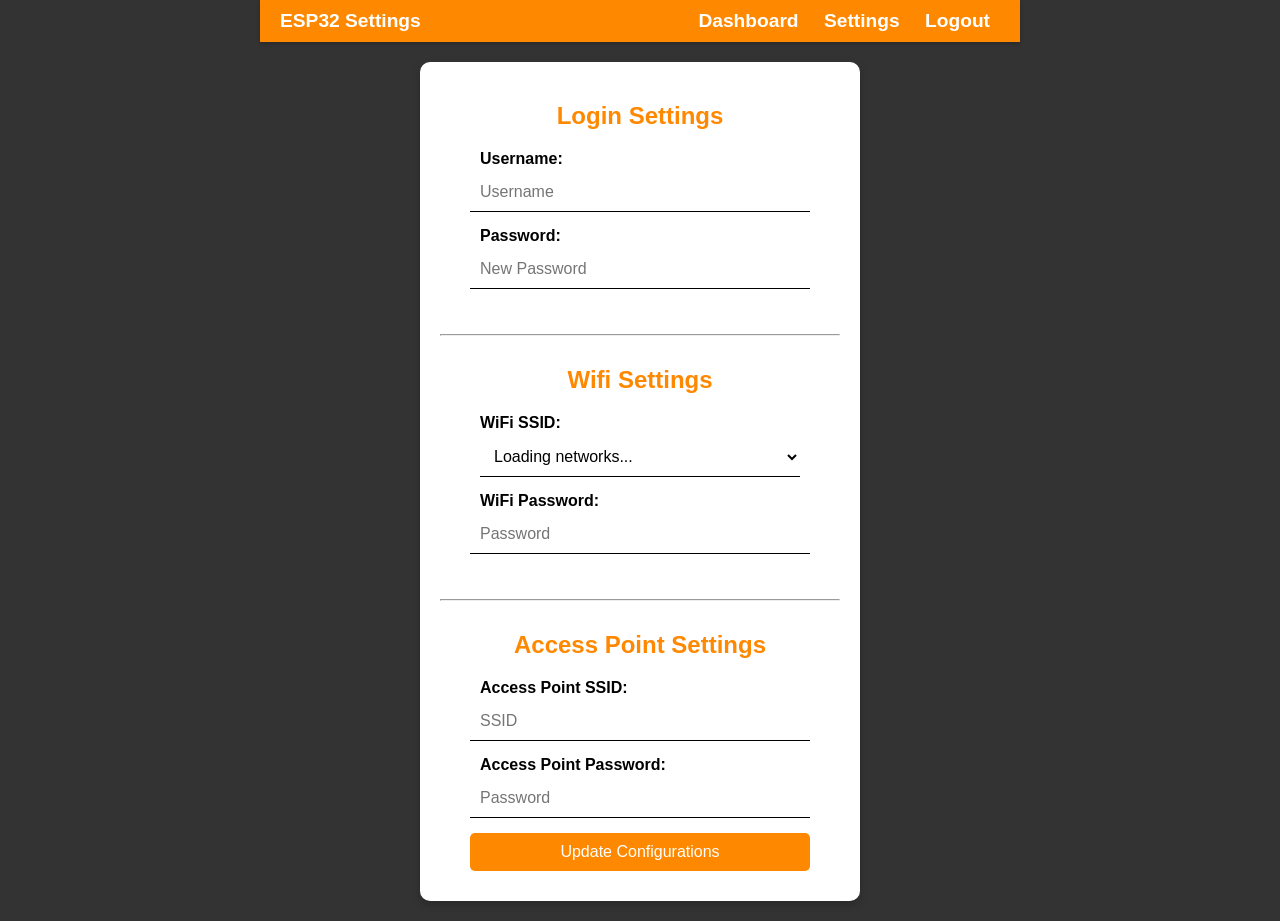
==== esp32/data/settings.html @ 64adc0a6 "First commit This is a refactored version of the ESP32-Web-Server codebase. I have streamlined the p" ====
<!DOCTYPE html>
<html lang="en">
<head>
  <meta charset="UTF-8">
  <meta name="viewport" content="width=device-width, initial-scale=1.0">
  <title>ESP32 Settings</title>
  <link rel="stylesheet" href="style.css">
</head>
<body>
  <div class="nav">
    <span>ESP32 Settings</span>
    <div>
      <a href="/">Dashboard</a>
      <a href="/settings">Settings</a>
      <a href="/logout">Logout</a>
    </div>
  </div>
  
  <div class="container">
    <h2>Login Settings</h2>
    <form action="/update_settings" method="POST">
      <label for="username">Username:</label>
      <input type="text" id="username" name="username" placeholder="Username">

      <label for="password">Password:</label>
      <input type="password" name="password" placeholder="New Password">

      <hr>
      <h2>Wifi Settings</h2>
      <label for="ssid">WiFi SSID:</label>
      <select id="ssid" name="ssid">
        <option value="Null">Loading networks...</option>
      </select>

      <label for="wifi_password">WiFi Password:</label>
      <input type="password" name="wifi_password" placeholder="Password">

      <hr>
      <h2>Access Point Settings</h2>
      <label for="apssid">Access Point SSID:</label>
      <input type="text" name="apssid" placeholder="SSID">

      <label for="ap_password">Access Point Password:</label>
      <input type="password" name="ap_password" placeholder="Password">

      <button type="submit">Update Configurations</button>
    </form>
  </div>

  <script>
    // Fetch variables from the ESP32 to populate the HTML dynamically
    fetch('/api/get_settings')
      .then(response => response.json())
      .then(data => {
        document.getElementById('username').value = data.username;
        document.getElementById('ssid').innerHTML += data.wifiOptions;
      });

    // Handle success or error popups based on the URL
    const params = new URLSearchParams(window.location.search);
    if (params.has('success')) {
      alert('Settings Updated Successfully!');
      window.location.href = '/settings'; // Clean URL
    } else if (params.has('error')) {
      alert('No Changes Made or Connection Failed!');
      window.location.href = '/settings'; // Clean URL
    }
  </script>
</body>
</html>
---- esp32/data/style.css ----
body {
  font-family: Arial, sans-serif;
  background: rgb(51, 51, 51);
  padding: 0;
  margin: 0;
  text-align: center;
}
.nav {
  background: #ff8801;
  color: white;
  width: 90%;
  max-width: 720px;
  padding: 10px 20px;
  margin: 0px auto;
  display: flex;
  justify-content: space-between;
  align-items: center;
  box-shadow: 0 2px 4px rgba(0, 0, 0, 0.2);
  font-size: 1.2em;
  font-weight: bold;
}
.nav a {
  color: white;
  text-decoration: none;
  margin: 0 10px;
}
.nav a:hover {
  text-decoration: underline;
}
h1, h2 {
  color: white;
}
.container {
  background: white;
  margin: 20px auto;
  padding: 20px;
  border-radius: 10px;
  max-width: 400px;
  width: 90%;
  box-shadow: 0 4px 8px rgba(0, 0, 0, 0.2);
  text-align: center;
}
.container h2 {
  color: #ff8801;
}
.card {
  background: white;
  padding: 10px 20px;
  border-radius: 8px;
  box-shadow: 0 4px 8px rgba(0, 0, 0, 0.2);
  text-align: center;
  margin: 20px auto;
  width: 250px;
}
.card h2 { color: #ff8801; }
.card p { color: #333; font-weight: bold;}

label {
  display: block;
  margin-bottom: 5px;
  font-weight: bold;
  text-align: start;
  margin-left: 10%;
}
input, select {
  width: 80%;
  margin-bottom: 15px;
  padding: 10px;
  border: 0px;
  border-bottom: 1px solid;
  font-size: 1em;
  background-color: #fff;
}
input:focus, select:focus { outline: none; }
button {
  background: #ff8801;
  color: white;
  padding: 10px;
  margin-bottom: 10px;
  border: none;
  border-radius: 5px;
  cursor: pointer;
  width: 85%;
  font-size: 1em;
}
button:hover { background-color: #ffa43d; }
hr { margin: 30px 0px; }
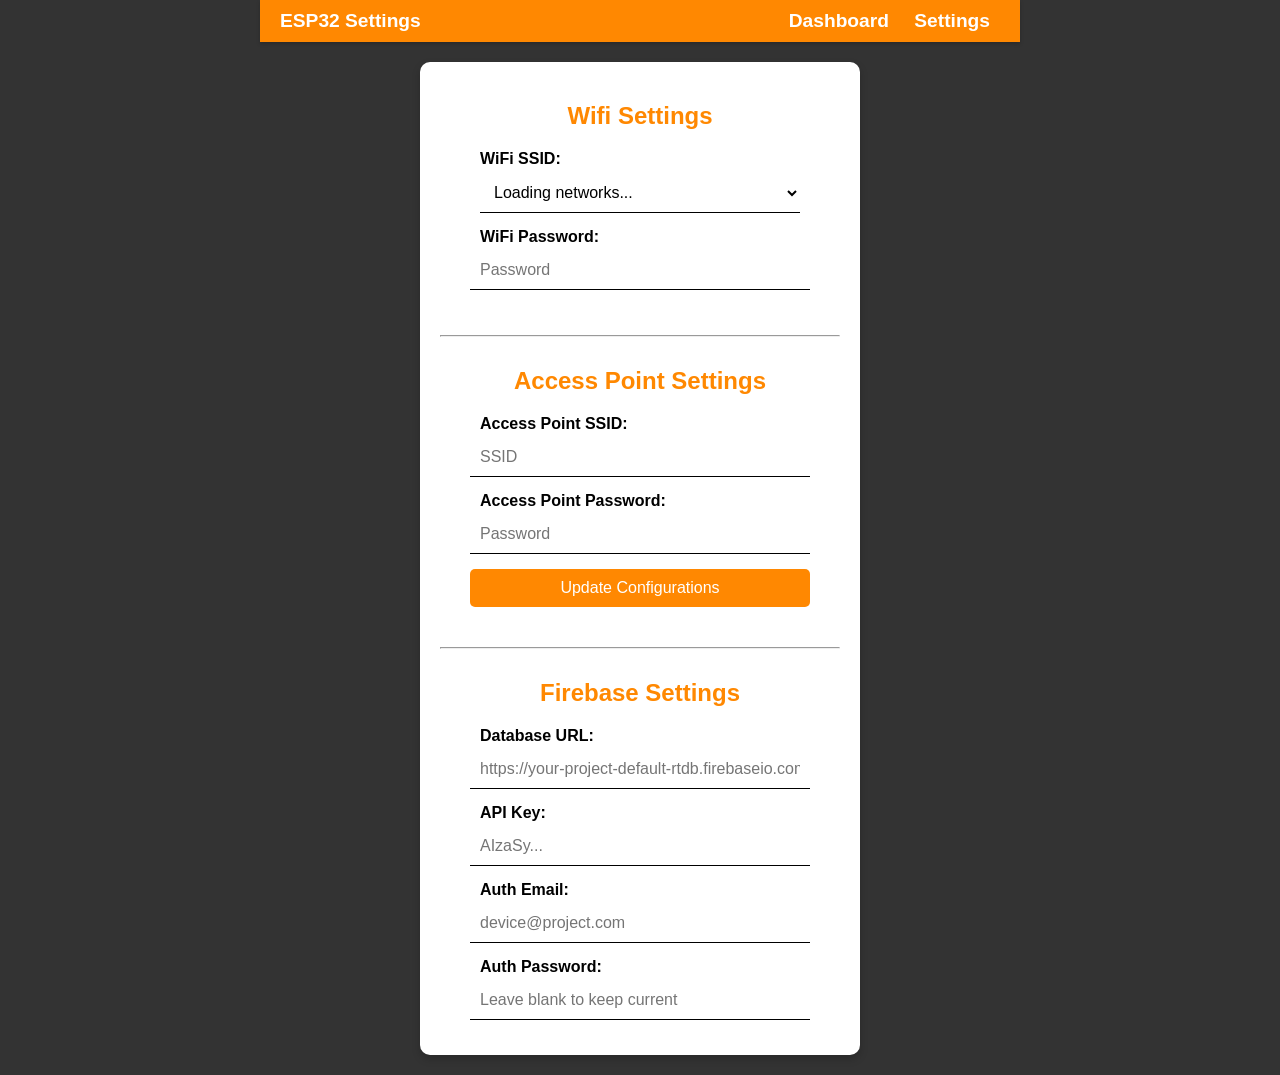
==== commit 8d14a478: "Updated login, reworked some logic and fixed some bugs" ====
--- a/esp32/data/settings.html
+++ b/esp32/data/settings.html
@@ -1,70 +1,83 @@
 <!DOCTYPE html>
 <html lang="en">
 <head>
-  <meta charset="UTF-8">
-  <meta name="viewport" content="width=device-width, initial-scale=1.0">
-  <title>ESP32 Settings</title>
-  <link rel="stylesheet" href="style.css">
+    <meta charset="UTF-8">
+    <meta name="viewport" content="width=device-width, initial-scale=1.0">
+    <title>ESP32 Settings</title>
+    <link rel="stylesheet" href="style.css">
 </head>
 <body>
-  <div class="nav">
-    <span>ESP32 Settings</span>
-    <div>
-      <a href="/">Dashboard</a>
-      <a href="/settings">Settings</a>
-      <a href="/logout">Logout</a>
+    <div class="nav">
+        <span>ESP32 Settings</span>
+        <div>
+            <a href="/">Dashboard</a>
+            <a href="/settings">Settings</a>
+        </div>
     </div>
-  </div>
-  
-  <div class="container">
-    <h2>Login Settings</h2>
-    <form action="/update_settings" method="POST">
-      <label for="username">Username:</label>
-      <input type="text" id="username" name="username" placeholder="Username">
 
-      <label for="password">Password:</label>
-      <input type="password" name="password" placeholder="New Password">
+    <div class="container">
+        <form action="/update_settings" method="POST">
+            <h2>Wifi Settings</h2>
+            <label for="ssid">WiFi SSID:</label>
+            <select id="ssid" name="ssid">
+                <option value="Null">Loading networks...</option>
+            </select>
 
-      <hr>
-      <h2>Wifi Settings</h2>
-      <label for="ssid">WiFi SSID:</label>
-      <select id="ssid" name="ssid">
-        <option value="Null">Loading networks...</option>
-      </select>
+            <label for="wifi_password">WiFi Password:</label>
+            <input type="password" name="wifi_password" placeholder="Password">
 
-      <label for="wifi_password">WiFi Password:</label>
-      <input type="password" name="wifi_password" placeholder="Password">
+            <hr>
+            <h2>Access Point Settings</h2>
+            <label for="apssid">Access Point SSID:</label>
+            <input type="text" name="apssid" placeholder="SSID">
 
-      <hr>
-      <h2>Access Point Settings</h2>
-      <label for="apssid">Access Point SSID:</label>
-      <input type="text" name="apssid" placeholder="SSID">
+            <label for="ap_password">Access Point Password:</label>
+            <input type="password" name="ap_password" placeholder="Password">
 
-      <label for="ap_password">Access Point Password:</label>
-      <input type="password" name="ap_password" placeholder="Password">
+            <button type="submit">Update Configurations</button>
+            <hr>
+            <h2>Firebase Settings</h2>
 
-      <button type="submit">Update Configurations</button>
-    </form>
-  </div>
+            <label for="fb_url">Database URL:</label>
+            <input type="text" id="fb_url" name="fb_url" placeholder="https://your-project-default-rtdb.firebaseio.com">
 
-  <script>
+            <label for="fb_api_key">API Key:</label>
+            <input type="text" id="fb_api_key" name="fb_api_key" placeholder="AIzaSy...">
+
+            <label for="fb_email">Auth Email:</label>
+            <input type="email" id="fb_email" name="fb_email" placeholder="device@project.com">
+
+            <label for="fb_password">Auth Password:</label>
+            <input type="password" name="fb_password" placeholder="Leave blank to keep current">
+        </form>
+    </div>
+
+    <script>
     // Fetch variables from the ESP32 to populate the HTML dynamically
     fetch('/api/get_settings')
       .then(response => response.json())
       .then(data => {
-        document.getElementById('username').value = data.username;
-        document.getElementById('ssid').innerHTML += data.wifiOptions;
-      });
+        console.log("Data received from ESP32:", data);
+        if (data.wifiOptions && data.wifiOptions !== "") {
+            document.getElementById('ssid').innerHTML = data.wifiOptions; 
+        } else {
+            document.getElementById('ssid').innerHTML = '<option value="Null">Scanning... Please refresh.</option>';
+        }
+        document.getElementById('fb_url').value = data.fb_url || '';
+        document.getElementById('fb_api_key').value = data.fb_api_key || '';
+        document.getElementById('fb_email').value = data.fb_email || '';
+      })
+      .catch(err => console.error("Error fetching settings:", err));
 
     // Handle success or error popups based on the URL
     const params = new URLSearchParams(window.location.search);
     if (params.has('success')) {
-      alert('Settings Updated Successfully!');
-      window.location.href = '/settings'; // Clean URL
+        alert('Settings Updated Successfully!');
+        window.location.href = '/settings'; // Clean URL
     } else if (params.has('error')) {
-      alert('No Changes Made or Connection Failed!');
-      window.location.href = '/settings'; // Clean URL
+        alert('No Changes Made or Connection Failed!');
+        window.location.href = '/settings'; // Clean URL
     }
-  </script>
+    </script>
 </body>
 </html>
